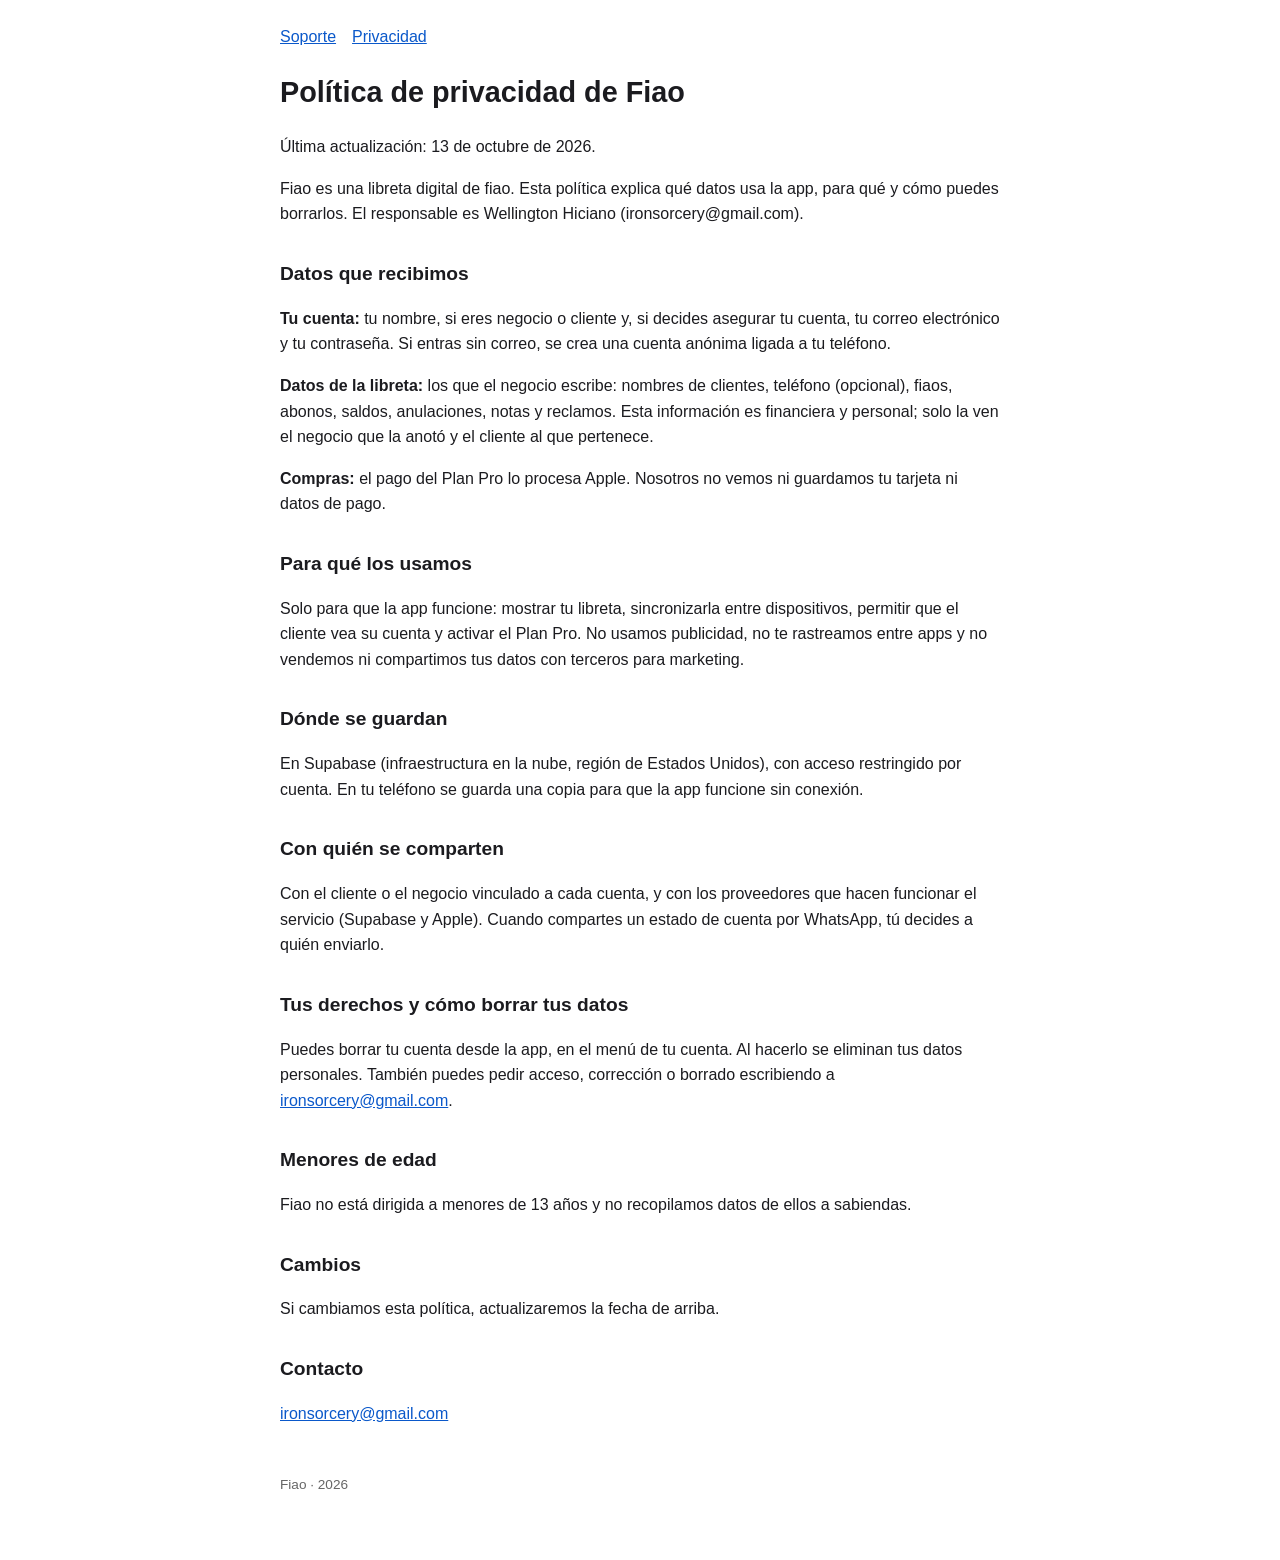
==== privacidad.html @ 76578917 "Pagina de soporte y politica de privacidad de Fiao Co-Authored-By: Claude Sonnet 5.5 <noreply@anthro" ====
<!doctype html>
<html lang="es"><head><meta charset="utf-8"><meta name="viewport" content="width=device-width,initial-scale=1">
<title>Fiao – Política de privacidad</title><link rel="stylesheet" href="style.css"></head><body>
<nav><a href="index.html">Soporte</a><a href="privacidad.html">Privacidad</a></nav>
<h1>Política de privacidad de Fiao</h1>
<p>Última actualización: 13 de octubre de 2026.</p>
<p>Fiao es una libreta digital de fiao. Esta política explica qué datos usa la app, para qué y cómo puedes borrarlos. El responsable es Wellington Hiciano (ironsorcery@gmail.com).</p>
<h2>Datos que recibimos</h2>
<p><strong>Tu cuenta:</strong> tu nombre, si eres negocio o cliente y, si decides asegurar tu cuenta, tu correo electrónico y tu contraseña. Si entras sin correo, se crea una cuenta anónima ligada a tu teléfono.</p>
<p><strong>Datos de la libreta:</strong> los que el negocio escribe: nombres de clientes, teléfono (opcional), fiaos, abonos, saldos, anulaciones, notas y reclamos. Esta información es financiera y personal; solo la ven el negocio que la anotó y el cliente al que pertenece.</p>
<p><strong>Compras:</strong> el pago del Plan Pro lo procesa Apple. Nosotros no vemos ni guardamos tu tarjeta ni datos de pago.</p>
<h2>Para qué los usamos</h2>
<p>Solo para que la app funcione: mostrar tu libreta, sincronizarla entre dispositivos, permitir que el cliente vea su cuenta y activar el Plan Pro. No usamos publicidad, no te rastreamos entre apps y no vendemos ni compartimos tus datos con terceros para marketing.</p>
<h2>Dónde se guardan</h2>
<p>En Supabase (infraestructura en la nube, región de Estados Unidos), con acceso restringido por cuenta. En tu teléfono se guarda una copia para que la app funcione sin conexión.</p>
<h2>Con quién se comparten</h2>
<p>Con el cliente o el negocio vinculado a cada cuenta, y con los proveedores que hacen funcionar el servicio (Supabase y Apple). Cuando compartes un estado de cuenta por WhatsApp, tú decides a quién enviarlo.</p>
<h2>Tus derechos y cómo borrar tus datos</h2>
<p>Puedes borrar tu cuenta desde la app, en el menú de tu cuenta. Al hacerlo se eliminan tus datos personales. También puedes pedir acceso, corrección o borrado escribiendo a <a href="mailto:ironsorcery@gmail.com">ironsorcery@gmail.com</a>.</p>
<h2>Menores de edad</h2>
<p>Fiao no está dirigida a menores de 13 años y no recopilamos datos de ellos a sabiendas.</p>
<h2>Cambios</h2>
<p>Si cambiamos esta política, actualizaremos la fecha de arriba.</p>
<h2>Contacto</h2>
<p><a href="mailto:ironsorcery@gmail.com">ironsorcery@gmail.com</a></p>
<footer>Fiao · 2026</footer>
</body></html>
---- style.css ----
body{font-family:-apple-system,BlinkMacSystemFont,"Segoe UI",Roboto,sans-serif;max-width:720px;margin:0 auto;padding:24px 20px 64px;line-height:1.6;color:#1b1b1f;background:#fff}
h1{font-size:1.8rem}h2{font-size:1.2rem;margin-top:2rem}a{color:#0a58ca}
nav a{margin-right:16px}footer{margin-top:3rem;font-size:.85rem;color:#666}
@media(prefers-color-scheme:dark){body{background:#121214;color:#eee}a{color:#7ab3ff}footer{color:#aaa}}
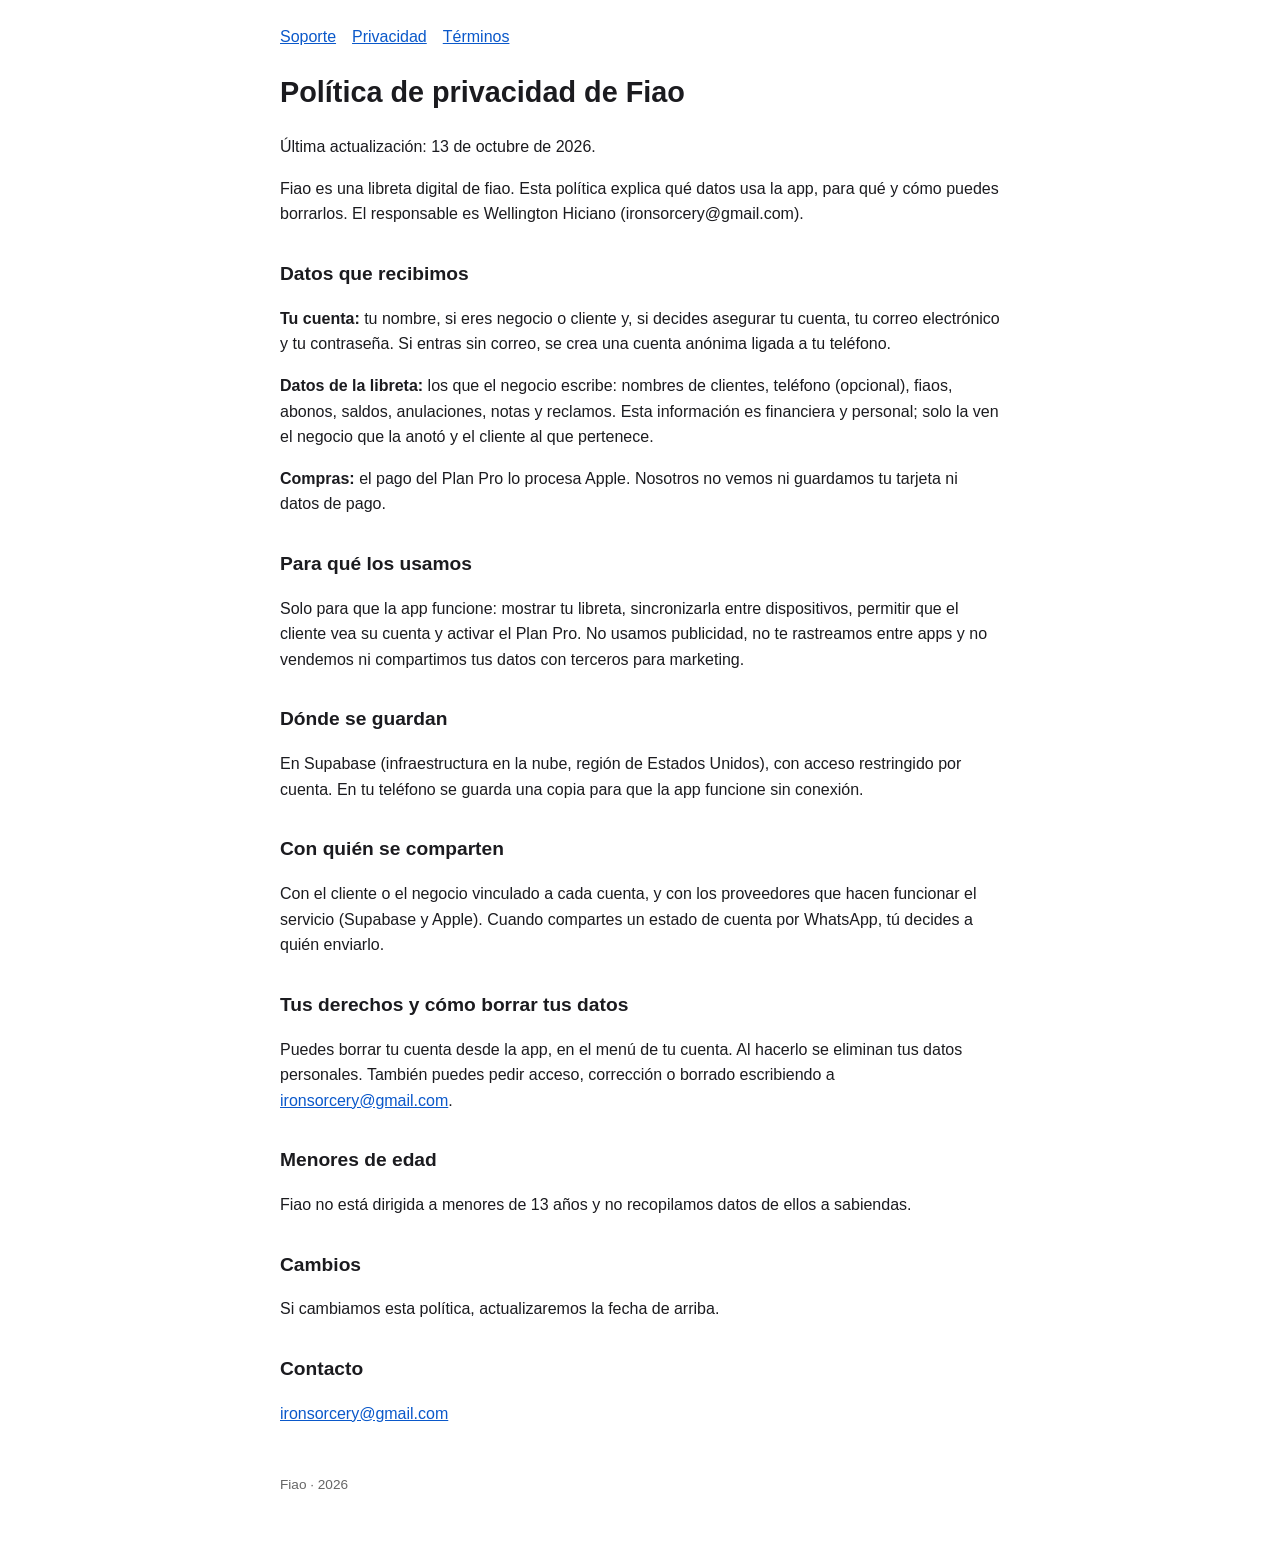
==== commit 41b4ae94: "Términos de uso y página del estado de cuenta Co-Authored-By: Claude Opus 5.5 <noreply@anthropic.com" ====
--- a/privacidad.html
+++ b/privacidad.html
@@ -1,7 +1,7 @@
 <!doctype html>
 <html lang="es"><head><meta charset="utf-8"><meta name="viewport" content="width=device-width,initial-scale=1">
 <title>Fiao – Política de privacidad</title><link rel="stylesheet" href="style.css"></head><body>
-<nav><a href="index.html">Soporte</a><a href="privacidad.html">Privacidad</a></nav>
+<nav><a href="index.html">Soporte</a><a href="privacidad.html">Privacidad</a><a href="terminos.html">Términos</a></nav>
 <h1>Política de privacidad de Fiao</h1>
 <p>Última actualización: 13 de octubre de 2026.</p>
 <p>Fiao es una libreta digital de fiao. Esta política explica qué datos usa la app, para qué y cómo puedes borrarlos. El responsable es Wellington Hiciano (ironsorcery@gmail.com).</p>
